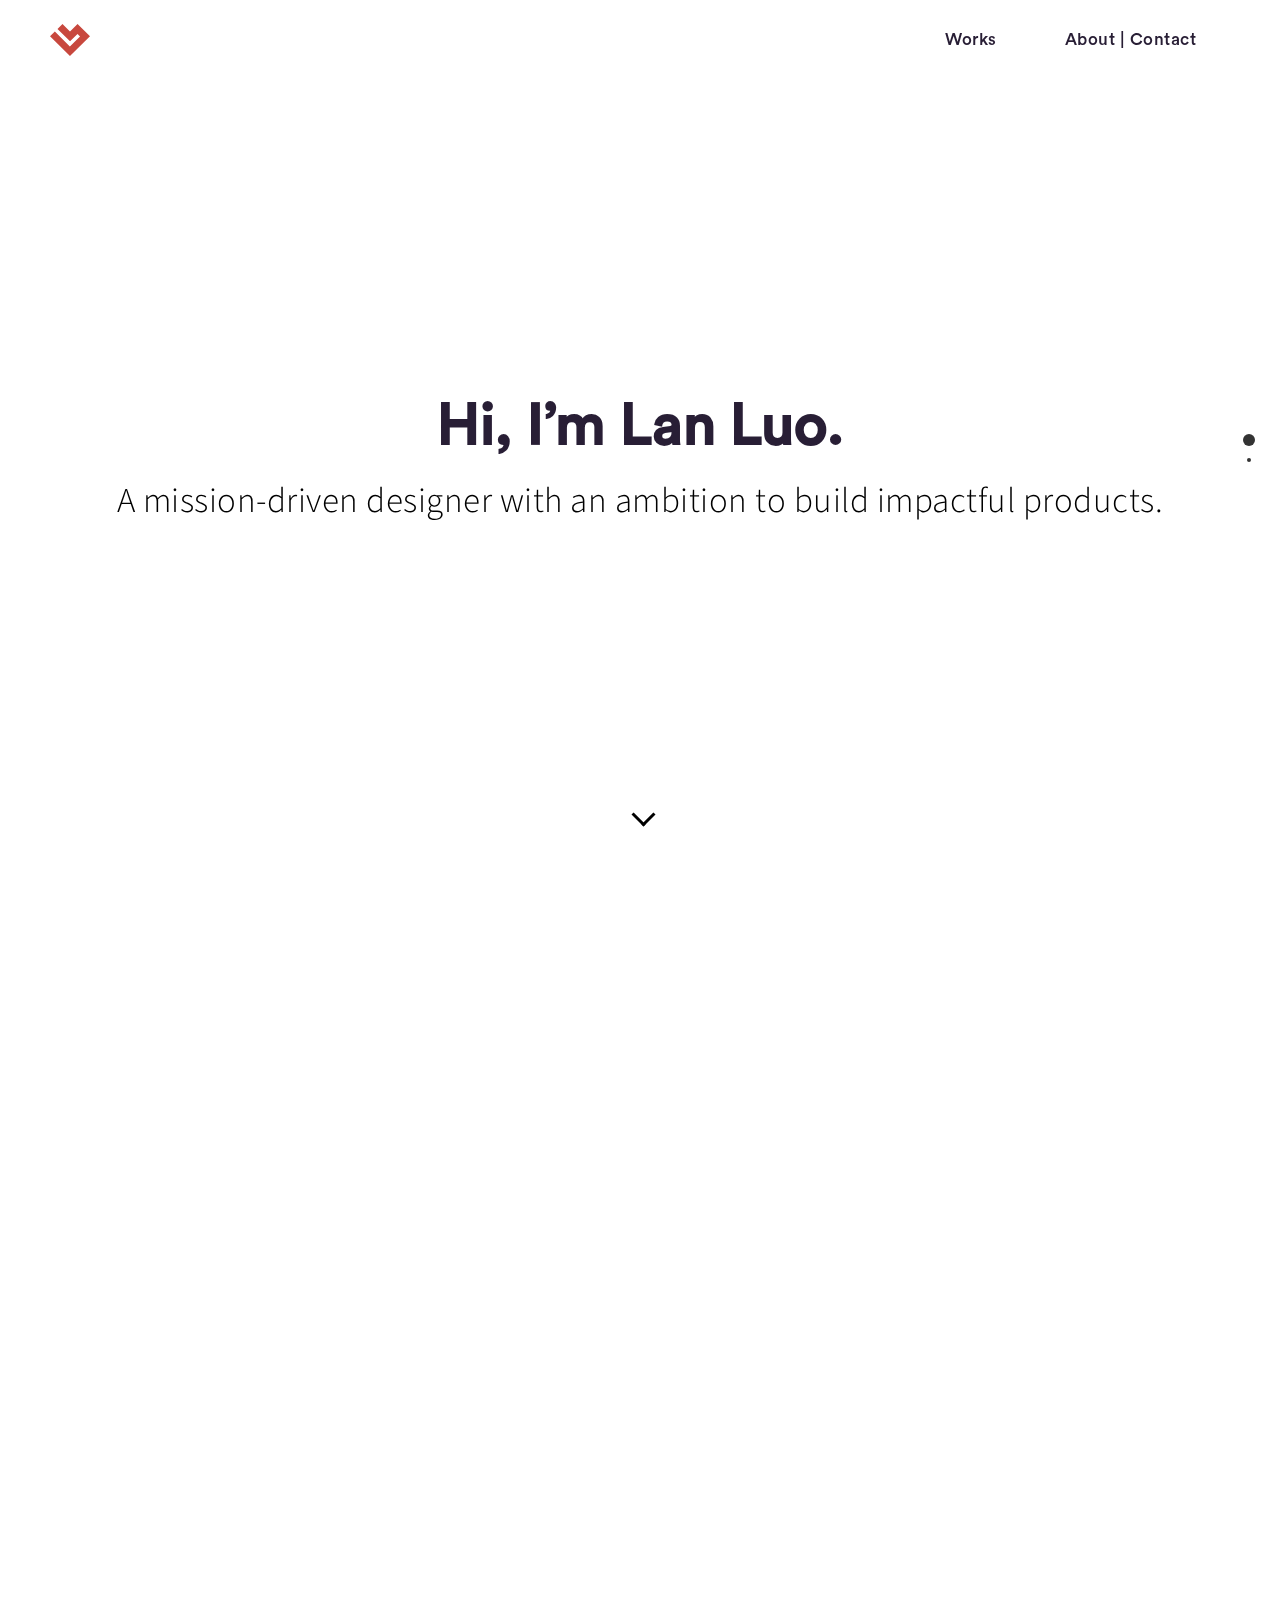
==== index.html @ fff59873 "upload" ====
<!DOCTYPE html>
<html lang="en">
<head>
	<meta charset="UTF-8">
	<title>Lan Luo - UX Designer</title>

	<meta name="viewport" content="width=device-width, initial-scale=1">
	<meta name="author" content="Alvaro Trigo Lopez" />
	<meta name="description" content="fullPage very simple demo." />
	<meta name="keywords"  content="fullpage,jquery,demo,simple" />
	<meta name="Resource-type" content="Document" />
	<link href="https://fonts.googleapis.com/css?family=Source+Sans+Pro:300" rel="stylesheet">
	<link rel="stylesheet" type="text/css" href="lib/fullpage.css" />
	<link rel="stylesheet" type="text/css" href="css/main.css" />
	<link rel="stylesheet" type="text/css" href="css/grid.css" />
	<link rel="stylesheet" type="text/css" href="css/index.css" />
	<link rel="stylesheet" href="https://use.fontawesome.com/releases/v5.5.0/css/all.css" integrity="sha384-B4dIYHKNBt8Bc12p+WXckhzcICo0wtJAoU8YZTY5qE0Id1GSseTk6S+L3BlXeVIU" crossorigin="anonymous">
	<script src="https://ajax.googleapis.com/ajax/libs/jquery/3.3.1/jquery.min.js"></script>
	<script src="js/main.js"></script>


	
</head>
<body>

	<div id="header"  >
		<header class="container">
			<nav class="nav flex-container">
				<div class="logo col-lg-2">
					<a href="spotart.html"class="img"><img src="imgs/logo_1.svg" alt=""></a>
				</div>
				<ul class="flex-container">
					<li class="main-nav"><a style="color:#281E35;" href="index.html#secondPage">Works</a></li>
					<li class="main-nav" ><a style="text-align: right; color:#281e35;" href="contact.html">About | Contact</a></li>
					<li><span class="burger" id="burger" style="font-size:28px;cursor:pointer" onclick="openNav()"><i class="fas fa-bars"></i></span></li>
				</ul>
				<div id="myNav" class="overlay">
					<a href="javascript:void(0)" class="closebtn" onclick="closeNav()">&times;</a>
					  <div class="overlay-content">
						<a href="spotart.html">Spot Art</a>
						<a href="spotart.html">FestShare</a>
						<a href="spotart.html">VR Exploring</a>
						<a href="spotart.html">AiR</a>
						<a href="spotart.html">The Dry Garden</a>
						<a href="spotart.html">Birding</a>
						<a href="contact.html">Contact</a>
					  </div>
				</div>
			</nav>
		</header>
	</div>
	<div id="fullpage">
		<div id='a'></div>
		<div id='b'></div>
		<div id='c'></div>
		<div id='d'></div>

		<div class="section active" id="section0">
			<!-- <img class="ele-r" src="imgs/ele-r.png" alt=""> -->
			<div class="logo">
				<h2 >Hi, I’m Lan Luo.</h2>
				<p>A mission-driven designer with an ambition to build impactful products.</p>
			</div>
			<!-- <img class="ele-b" src="imgs/ele-b.png" alt=""> -->
			<div class="hint">
				<img src="" alt="">
				<a data-menuanchor="secondPage" href="#secondPage"><div class="scroll-down"></div></a>
			</div>
		</div>
		<div class="section" id="section2">
			<div class="container grid" >
				<div class="gutters row flex landing-page">
					<div class="project1">
					 <div class="col-lg-8 col-md-8 col-sm-12">
					 	<div class="project-item" style="background-color:white;" >
					 		<div class="box">
					 			<!-- <a href="blocker.html" class="front">
							 		<p class="under-img">This is an application which helps people to block message or social media information in order to make the user focus on working or study</p>
							 	</a> -->
					 			<a href="spotart.html">
						 			<img src="imgs/landing-1.svg" alt="">
						 		</a>
					 		</div>
				 			<div class="title box-space">
				 				
				 			</div>
					 	</div>
					 </div> 
					 <div class="col-lg-4 col-md-4 col-sm-12">
						<h2 class="detail-h2 grey" >UI & UX DESIGN</h2>
						<h1 class="colon blocker" style="margin:0 0 0 0; color: #281E35; font-size: 50px;">Spot Art</h1>
						<p class="grey" >SpotArt is a street art discovery app providing immersive experiences for visitors, while allowing the artists’ artwork to evolve and empowering their creative expression, using augmented reality.</p>
						<!-- <p>Email:luolan0614@gmail.com</p> -->
						<div class="button color">
							<a href="spotart.html">&rarr;&ensp;&ensp; CASE STUDY</a>
						</div>
					</div>
				    </div>
					<div class="col-lg-4 col-sm-12 content ">
						<h2 class="detail-h2 grey" >UX DESIGN & BRAND IDENTITY</h2>
						<h1 class="colon blocker" style="margin:0 0 0 0; color: #281E35; font-size: 50px;">FestShare</h1>
						<p class="grey" >FestShare is a clothing swap app which focuses on fostering local social connections between festival lovers through trading garments. There is no long-distance shipping, everything is local, and all swaps are done in person. </p>
						<!-- <p>Email:luolan0614@gmail.com</p> -->
						<div class="button color">
							<a href="spotart.html">&rarr;&ensp;&ensp; CASE STUDY
							</a>
						</div>
					</div>
					<div class="col-lg-8 col-md-8 col-sm-12">
						<div class="project-item" style="background-color:white;" >
							<div class="box">
								<!-- <a href="blocker.html" class="front">
									<p class="under-img">This is an application which helps people to block message or social media information in order to make the user focus on working or study</p>
								</a> -->
								<a href="spotart.html">
									<img src="imgs/landing-2.svg" alt="">
								</a>
							</div>
							<div class="title box-space">
								
							</div>
						</div>
					</div> 

					<div class="col-lg-8 col-md-8 col-sm-12">
					 	<div class="project-item" style="background-color:white">
					 		<div class="box">
					 			<!-- <a href="weee.html" class="front">
							 		<p class="under-img">Weee! is an online supermarket where you can buy unique and curated Asian products. My goal is to create a promo for this app that helps the user understand how it works.</p>
							 	</a> -->
					 			<a href="spotart.html">
						 			<img src="imgs/landing-3.svg" alt="">
						 		</a>
					 		</div>
				 			<div class="title box-space">
				 				
				 			</div>
					 	</div>
					 </div> 
					 <div class="col-lg-4 col-sm-12 content ">
						<h2 class="detail-h2 grey" >VIRTUAL REALITY</h2>
						<h1 class="colon blocker" style="margin:0 0 0 0; color: #281E35; font-size: 50px;">VR Exploring</h1>
						<p class="grey" >This is a VR trip planner which allows users to choose where they want to travel, suggests attractions, helps plan each trip day in detail and make bookings of the same through the platform. </p>
						<!-- <p>Email:luolan0614@gmail.com</p> -->
						<div class="button color">
							<a href="spotart.html">&rarr;&ensp;&ensp; CASE STUDY
							</a>
						</div>
					</div>
					<div class="col-lg-4 col-sm-12 content ">
						<h2 class="detail-h2 grey" >AUGMENTED REALITY & IOT</h2>
						<h1 class="colon blocker" style="margin:0 0 0 0; color: #281E35; font-size: 50px;">AiR</h1>
						<p class="grey" >AiR is a web based Augmented Reality prototype that collects live environmental data from an IoT indoor air quality sensor. The solution increases users awareness about air pollutants in their surroundings.</p>
						<!-- <p>Email:luolan0614@gmail.com</p> -->
						<div class="button color">
							<a href="spotart.html">&rarr;&ensp;&ensp; CASE STUDY
							</a>
						</div>
					</div>
 					 <div class="col-lg-8 col-md-8 col-sm-12">
					 	<div class="project-item" style="background-color:white">
					 		<div class="box">
					 		<!-- 	<a href="foodie.html" class="front">
							 		<p class="under-img">This is an application which helps people to block message or social media information in order to make the user focus on working or study</p>
							 	</a> -->
					 			<a href="spotart.html">
						 			<img src="imgs/landing-4.svg" alt="">
						 		</a>
					 		</div>
				 			<div class="title box-space">
				 				
				 			</div>
					 	</div>
					 </div> 
					 <div class="col-lg-8 col-md-8 col-sm-12">
					 	<div class="project-item"  style="background-color:white" >
					 		<div class="box">
					 			<!-- <a href="decor.html" class="front">
							 		<p class="under-img">Decor is an website focuses on providing professional interior design suggestion and reasonable price to help users to build their dream house.</p>
							 	</a> -->
					 			<a href="spotart.html">
						 			<img src="imgs/landing-5.svg" alt="">
						 		</a>
					 		</div>
				 			<div class="title box-space">
				 				
				 			</div>
					 	</div>
					  </div> 
					  <div class="col-lg-4 col-sm-12 content ">
						<h2 class="detail-h2 grey" >WEB DESIGN & DEVELOPMENT</h2>
						<h1 class="colon blocker" style="margin:0 0 0 0; color: #281E35; font-size: 50px;">The Dry Garden</h1>
						<p class="grey" >The Dry Garden is a concept e-commerce website for a local air plant shop. It is developed with simple web services, which I consumed on the client-side by coding HTML and CSS from scratch. </p>
						<!-- <p>Email:luolan0614@gmail.com</p> -->
						<div class="button color">
							<a href="spotart.html">&rarr;&ensp;&ensp; CASE STUDY
							</a>
						</div>
					</div>
					<div class="col-lg-4 col-sm-12 content ">
						<h2 class="detail-h2 grey" >WEB DESIGN & DEVELOPMENT</h2>
						<h1 class="colon blocker" style="margin:0 0 0 0; color: #281E35; font-size: 50px;">Birding</h1>
						<p class="grey" >Birding is a mobile application designed for bird lovers to track the birds they love to see around in their neighborhood. This app allows user to store and create data about the birds they recorded.</p>
						<!-- <p>Email:luolan0614@gmail.com</p> -->
						<div class="button color">
							<a href="spotart.html">&rarr;&ensp;&ensp; CASE STUDY
							</a>
						</div>
					</div>
					  <div class="col-lg-8 col-md-8 col-sm-12">
					 	<div class="project-item" style="background-color:white">
					 		<div class="box">
					 			<!-- <a href="pandora.html" class="front">
							 		<p class="under-img">Pandora Push is a smart recommendation feature that delivers fresh music for you based on your daily activities, with just the push of one button.</p>
							 	</a> -->
					 			<a href="spotart.html">
						 			<img src="imgs/landing-6.svg" alt="">
						 		</a>
					 		</div>
				 			<div class="title box-space">

				 			</div>
					 	</div>
					 </div> 
				 	<div class=" col-lg-12 bj-footer white">
						<div class="container visiable hidden">
							<div class="social flex row ">
								<a href="https://www.pinterest.com"><img src="icon/icon-pin.png" alt=""></a>
								<a href="https://www.instagram.com"><img src="icon/icon-ins.png" alt=""></i></a>
								<a href="https://www.linkedin.com"><img src="icon/icon-lin.png" alt=""></a>
								<a href="https://www.facebook.com"><img src="icon/icon-f.png" alt=""></a>
							</div>
						</div>
						<a class="copy">© Designed & coded by Lan Luo</a>
					</div>
					
					
					
				</div>
			</div>
			
		</div>

		<!-- <div class="section" id="section1">
		    <div class="slide "><h2>Simple Demo</h2></div>
		    <div class="slide active"><h2>Only text</h2></div>
		    <div class="slide"><h2>And text</h2></div>
		    <div class="slide"><h2>And more text</h2></div>
		</div>
		<div class="section" id="section2"><h2>No wraps, no extra markup</h2></div>
		<div class="section" id="section3"><h2>Just the simplest demo ever</h2></div> -->
	</div>


	

	<script type="text/javascript" src="lib/fullpage.js"></script>
	<!-- <script type="text/javascript" src="lib/examples.js"></script> -->
	<script type="text/javascript" src="lib/scrolloverflow.js"></script>
	<script type="text/javascript">

		var myFullpage = new fullpage('#fullpage', {
        anchors: ['firstPage', 'secondPage'],
        navigation: true,
        navigationPosition: 'right',
        // navigationTooltips: ['Page 1', 'Page 2', 'Any text!'],
        showActiveTooltip: true,
        menu: '#menu',
        scrollOverflow: true,
        responsiveHeight: 600,
        afterResponsive: function(isResponsive){

        },
        // responsiveWidth: 800,
        // afterResponsive: function(isResponsive){

        // },
        easingcss3: 'cubic-bezier(0.175, 0.885, 0.320, 1.275)',

        afterLoad: function(origin, destination, direction){
            //section 2
            if(destination.index == 0){
                document.querySelector('#section0').querySelector('h2').style.left = 0 + 'px';
                document.querySelector('#section0').querySelector('p').style.right = 0 + 'px';
                document.querySelector('#section0').querySelector('.ele-b').style.left = 42 + '%';
                document.querySelector('#section0').querySelector('.ele-r').style.right = 42
                 + '%';

            }

            //back to original state
            else if(origin && origin.index == 1){
                document.querySelector('#section0').querySelector('h2').style.left = 130 + '%';
                document.querySelector('#section0').querySelector('p').style.right = 130 + '%';
                document.querySelector('#section0').querySelector('.ele-b').style.left = 130 + '%';
                document.querySelector('#section0').querySelector('.ele-r').style.right = 130 + '%';
            }
        }

	    });

	</script>


</body>
</html>
---- lib/fullpage.css ----
/*!
 * fullPage 3.0.3
 * https://github.com/alvarotrigo/fullPage.js
 *
 * @license GPLv3 for open source use only
 * or Fullpage Commercial License for commercial use
 * http://alvarotrigo.com/fullPage/pricing/
 *
 * Copyright (C) 2018 http://alvarotrigo.com/fullPage - A project by Alvaro Trigo
 */
html.fp-enabled,
.fp-enabled body {
    margin: 0;
    padding: 0;
    overflow:hidden;

    /*Avoid flicker on slides transitions for mobile phones #336 */
    -webkit-tap-highlight-color: rgba(0,0,0,0);
}
.fp-section {
    position: relative;
    -webkit-box-sizing: border-box; /* Safari<=5 Android<=3 */
    -moz-box-sizing: border-box; /* <=28 */
    box-sizing: border-box;
}
.fp-slide {
    float: left;
}
.fp-slide, .fp-slidesContainer {
    height: 100%;
    display: block;
}
.fp-slides {
    z-index:1;
    height: 100%;
    overflow: hidden;
    position: relative;
    -webkit-transition: all 0.3s ease-out; /* Safari<=6 Android<=4.3 */
    transition: all 0.3s ease-out;
}
.fp-section.fp-table, .fp-slide.fp-table {
    display: table;
    table-layout:fixed;
    width: 100%;
}
.fp-tableCell {
    display: table-cell;
    vertical-align: middle;
    width: 100%;
    height: 100%;
}
.fp-slidesContainer {
    float: left;
    position: relative;
}
.fp-controlArrow {
    -webkit-user-select: none; /* webkit (safari, chrome) browsers */
    -moz-user-select: none; /* mozilla browsers */
    -khtml-user-select: none; /* webkit (konqueror) browsers */
    -ms-user-select: none; /* IE10+ */
    position: absolute;
    z-index: 4;
    top: 50%;
    cursor: pointer;
    width: 0;
    height: 0;
    border-style: solid;
    margin-top: -38px;
    -webkit-transform: translate3d(0,0,0);
    -ms-transform: translate3d(0,0,0);
    transform: translate3d(0,0,0);
}
.fp-controlArrow.fp-prev {
    left: 15px;
    width: 0;
    border-width: 38.5px 34px 38.5px 0;
    border-color: transparent #fff transparent transparent;
}
.fp-controlArrow.fp-next {
    right: 15px;
    border-width: 38.5px 0 38.5px 34px;
    border-color: transparent transparent transparent #fff;
}
.fp-scrollable {
    overflow: hidden;
    position: relative;
}
.fp-scroller{
    overflow: hidden;
}
.iScrollIndicator{
    border: 0 !important;
}
.fp-notransition {
    -webkit-transition: none !important;
    transition: none !important;
}
#fp-nav {
    position: fixed;
    z-index: 100;
    margin-top: -32px;
    top: 50%;
    opacity: 1;
    -webkit-transform: translate3d(0,0,0);
}
#fp-nav.fp-right {
    right: 17px;
}
#fp-nav.fp-left {
    left: 17px;
}
.fp-slidesNav{
    position: absolute;
    z-index: 4;
    opacity: 1;
    -webkit-transform: translate3d(0,0,0);
    -ms-transform: translate3d(0,0,0);
    transform: translate3d(0,0,0);
    left: 0 !important;
    right: 0;
    margin: 0 auto !important;
}
.fp-slidesNav.fp-bottom {
    bottom: 17px;
}
.fp-slidesNav.fp-top {
    top: 17px;
}
#fp-nav ul,
.fp-slidesNav ul {
  margin: 0;
  padding: 0;
}
#fp-nav ul li,
.fp-slidesNav ul li {
    display: block;
    width: 14px;
    height: 13px;
    margin: 7px;
    position:relative;
}
.fp-slidesNav ul li {
    display: inline-block;
}
#fp-nav ul li a,
.fp-slidesNav ul li a {
    display: block;
    position: relative;
    z-index: 1;
    width: 100%;
    height: 100%;
    cursor: pointer;
    text-decoration: none;
}
#fp-nav ul li a.active span,
.fp-slidesNav ul li a.active span,
#fp-nav ul li:hover a.active span,
.fp-slidesNav ul li:hover a.active span{
    height: 12px;
    width: 12px;
    margin: -6px 0 0 -6px;
    border-radius: 100%;
 }
#fp-nav ul li a span,
.fp-slidesNav ul li a span {
    border-radius: 50%;
    position: absolute;
    z-index: 1;
    height: 4px;
    width: 4px;
    border: 0;
    background: #333;
    left: 50%;
    top: 50%;
    margin: -2px 0 0 -2px;
    -webkit-transition: all 0.1s ease-in-out;
    -moz-transition: all 0.1s ease-in-out;
    -o-transition: all 0.1s ease-in-out;
    transition: all 0.1s ease-in-out;
}
#fp-nav ul li:hover a span,
.fp-slidesNav ul li:hover a span{
    width: 10px;
    height: 10px;
    margin: -5px 0px 0px -5px;
}
#fp-nav ul li .fp-tooltip {
    position: absolute;
    top: -2px;
    color: #fff;
    font-size: 14px;
    font-family: arial, helvetica, sans-serif;
    white-space: nowrap;
    max-width: 220px;
    overflow: hidden;
    display: block;
    opacity: 0;
    width: 0;
    cursor: pointer;
}
#fp-nav ul li:hover .fp-tooltip,
#fp-nav.fp-show-active a.active + .fp-tooltip {
    -webkit-transition: opacity 0.2s ease-in;
    transition: opacity 0.2s ease-in;
    width: auto;
    opacity: 1;
}
#fp-nav ul li .fp-tooltip.fp-right {
    right: 20px;
}
#fp-nav ul li .fp-tooltip.fp-left {
    left: 20px;
}
.fp-auto-height.fp-section,
.fp-auto-height .fp-slide,
.fp-auto-height .fp-tableCell{
    height: auto !important;
}

.fp-responsive .fp-auto-height-responsive.fp-section,
.fp-responsive .fp-auto-height-responsive .fp-slide,
.fp-responsive .fp-auto-height-responsive .fp-tableCell {
    height: auto !important;
}

/*Only display content to screen readers*/
.fp-sr-only{
    position: absolute;
    width: 1px;
    height: 1px;
    padding: 0;
    overflow: hidden;
    clip: rect(0, 0, 0, 0);
    white-space: nowrap;
    border: 0;
}
---- css/main.css ----
.section{
		text-align:center;
	}


	/* Backgrounds will cover all the section
	* --------------------------------------- */
	.section{
		background-size: cover;
	}
	.slide{
		background-size: cover;
	}

	/* Defining each section background and styles
	* --------------------------------------- */
	#section0{
		/*background-image: url(../imgs/bg-1.jpg);*/
		height: 100%; 
		background-position: center;
	    background-repeat: no-repeat;
	    background-size: cover;
	
	}
	#section2{
		/*background-image: url(imgs/bg3.jpg);*/
		padding: 0 0 0 0;
	}
	#section3{
		/*background-image: url(imgs/bg4.jpg);*/
		padding: 4% 0 0 0;
	}
	#section3 h1{
		color: #000;
	}


	/*Adding background for the slides
	* --------------------------------------- */
/*	#slide1{
		background-image: url(imgs/bg2.jpg);
		padding: 3% 0 0 0;
	}
	#slide2{
		background-image: url(imgs/bg5.jpg);
		padding: 3% 0 0 0;
	}
*/

	/* Bottom menu
	* --------------------------------------- */
	#infoMenu li a {
		color: #fff;
	}
---- css/grid.css ----
.grid {
    overflow:hidden;
}
.row:after {
    display:table;
    content:"";
    clear:both;
}
/*.row.gutters {
    margin-top:-20px;
    margin-left:-10px;
    margin-right:-10px;
}*/

.flex-nor{
	display:flex;

	justify-content: space-between;
	flex-wrap: wrap;
}
.row.flex {
    display:flex;
	flex-wrap: wrap;
	align-items: center;
}
[class*='col-'] {
    float:left;
    text-align: center;
}
.gutters>[class*='col-'] {
    margin-top: 20px;
    
    margin-bottom: 20px;
}
.flex>[class*='col-'] {
	float:none;
    flex:1 1 auto;
}


/* Phone Size */
.col-sm-1 {
	width:calc((1/12) * 100%);
}
.col-sm-2 {
	width:calc((2/12) * 100%);
}
.col-sm-3 {
	width:25%;
}
.col-sm-4 {
	width:calc((4/12) * 100%);
}
.col-sm-5 {
	width:calc((5/12) * 100%);
}
.col-sm-6 {
	width:50%;
}
.col-sm-7 {
	width:calc((7/12) * 100%);
}
.col-sm-8 {
	width:calc((8/12) * 100%);
}
.col-sm-9 {
	width:75%;
}
.col-sm-10 {
	width:calc((10/12) * 100%);
}
.col-sm-11 {
	width:calc((11/12) * 100%);
}
.col-sm-12 {
	width:100%;
}


.col-sm-fif {
	width:20%;
}
.col-sm-twofif {
	width:40%;
}



.col-sm-side {
	width:200px;
}
.col-sm-main {
	width:calc(100% - 200px);
}


/* Tablet Size */
@media (min-width:600px) {

	.col-md-1 {
		width:calc((1/12) * 100%);
	}
	.col-md-2 {
		width:calc((2/12) * 100%);
	}
	.col-md-3 {
		width:25%;
	}
	.col-md-4 {
		width:calc((4/12) * 100%);
	}
	.col-md-5 {
		width:calc((5/12) * 100%);
	}
	.col-md-6 {
		width:50%;
	}
	.col-md-7 {
		width:calc((7/12) * 100%);
	}
	.col-md-8 {
		width:calc((8/12) * 100%);
	}
	.col-md-9 {
		width:75%;
	}
	.col-md-10 {
		width:calc((10/12) * 100%);
	}
	.col-md-11 {
		width:calc((11/12) * 100%);
	}
	.col-md-12 {
		width:100%;
	}

/*	.gutters>[class*='col-'] {
    margin-top: 0px;
    
*/
/*}*/
}



/* Desktop Size */
@media (min-width:800px) {

	.col-lg-1 {
		width:calc((1/12) * 100%);
	}
	.col-lg-2 {
		width:calc((2/12) * 100%);
	}
	.col-lg-3 {
		width:25%;
	}
	.col-lg-4 {
		width:calc((4/12) * 100%);
	}
	.col-lg-5 {
		width:calc((5/12) * 100%);
	}
	.col-lg-6 {
		width:50%;
	}
	.col-lg-7 {
		width:calc((7/12) * 100%);
	}
	.col-lg-8 {
		width:calc((8/12) * 100%);
	}
	.col-lg-9 {
		width:75%;
	}
	.col-lg-10 {
		width:calc((10/12) * 100%);
	}
	.col-lg-11 {
		width:calc((11/12) * 100%);
	}
	.col-lg-12 {
		width:100%;
	}
}
---- css/index.css ----
@font-face {
	font-family: "CircularStd-Black";
	font-family: "Akkurat-Light";
	font-family: "CircularStd-BookItalic";
	font-family: "CircularStd-Medium";
	src: url('../fonts/CircularStd-Black.otf');
	src: url('../fonts/CircularStd-BookItalic.otf');
	src: url('../fonts/Akkurat-Light.ttf');
	src: url('../fonts/CircularStd-Medium.otf');

}
body {
	margin:0;
	padding:0;

}


::-webkit-scrollbar { 
    display: none; 
}
h1, h2, h3, h4 {   
    font-family: 'CircularStd-Black', 'CircularStd-Medium', sans-serif;
    color:#281E35;
}

.button a {
	font-family: 'CircularStd-Black', 'CircularStd-Medium', sans-serif;
	color:#281E35;
	text-align: left;
	font-size: 18px;
}
h1 {
	font-size: 100px;
	letter-spacing: 20px;
}
h1.foodie {
	color:white;
	letter-spacing: 5px;

}
h1.blocker {
	color:white;
	letter-spacing: 0;

}

h1.weee {
	letter-spacing: 5px;
}

h1.decor {
	letter-spacing: 5px;
	font-size: 70px;
}

h1.pandora {
	letter-spacing: 5px;
}

h2 {
	font-size: 24px;
	letter-spacing: 0.6;
	/* text-align: center; */
/*	text-decoration: underline;
	text-underline-position:*/
}
h2.big {
	font-size: 40px;
}
h3 {
	font-size: 20px;
	letter-spacing: 0.2px;
	text-align: center;
	margin-bottom:10px;
	margin-top: 10px;
}
h3.big {
	font-size: 30px;
	line-height: 40px;
}

 h4 {
 	font-size: 18px;

 }


p, li {
	font-family: 'Akkurat-Light', 'Source Sans Pro', sans-serif;
	font-size: 17px;
	letter-spacing: 0.5px;
	line-height: 24px;
	font-weight: 300;
	
}
h2.under-img {
	margin-bottom: 5px;
	margin-top:0;
	font-size: 32px;

}
p.under-img {
	font-family: 'CircularStd-Medium'; 
	font-size:19px;
	letter-spacing: 0;
}
p.two-col {
	padding-left: 7px;
	padding-right: 7px;
}
a {
	display:block;
	overflow: auto;
	color:black;
	text-decoration: none;
	color:white;
}

.social a {
	color:black;
	font-size: 28px;
	margin:0 5px;
	line-height: 28px;
}

.button-box a {
	color:black;
	line-height: 28px;
	opacity: 0.9;
}
.button-box a:hover {

	opacity: 0.6;

}

a.copy {
	margin: 0 0 0 0; 
	text-align: center; 
	color:gray;
	font-size: 12px;
}

ul {
	margin:0;
	padding:0;

}
li {
	list-style: none;
}
h2.left, h3.left, p.left, h4.left {
	text-align: left;
}


h2.foodie {
	color:#006442;
}
h2.blocker {
	color:#ff7b54;

}

h2.pandora {
	color:#5bb4dd;
}
 h2.okios {
 	color:#3E6DB7;
 }
 h2.decor {
 	color:#85CBCD;
 }

h2.task-p {
	text-align: center;
	margin-bottom: 50px;
	margin-top: 0;
	padding:0 30%;
}

h4.small {

	margin-bottom: 0;
}
.nav li a {
	text-decoration: none;
	margin:0 2em;
}

.button {
	margin-top:10%;
}

.button a:hover {
	margin-left:20px;
	transition: 0.5s;
	color:black;
}

.icon img {
	width:60px;
}



.button h3 {
	color:#C8483E;

}
.hidden {
	display:none;
}
.container {
	max-width:1180px;
	margin-right:auto;
	margin-left:auto;
	padding-left: 20px;
	padding-right: 20px;
}
.flex-container {
	display:flex;
	justify-content: space-between;
	align-items: center;
	height:50px;
}

.wrap {
	padding:0 0 0 8%;
}


.right {
	text-align: right;
}
.left {
	text-align: left;
}

.logo img {
	width:40px;
	float:left;
}

img.gif {
	max-width:450px;
	width:100%;
}

#burger {
	text-align: right;
}

.thicker {
	color:#000000;    
	text-shadow: 1px 0 #000000;
	letter-spacing:1px;
	font-weight:bold;
}

/*This is burger menu*/
.overlay {
    height: 0%;
    width: 100%;
    position: fixed;
    z-index: 1;
    top: 0;
    left: 0;
    background-color: rgb(0,0,0);
    background-color: rgba(0,0,0, 0.9);
    overflow-y: hidden;
    transition: 0.5s;
}

.overlay-content {
    position: relative;
    top: 25%;
    width: 100%;
    text-align: center;
    margin-top: 30px;
}

.overlay a {
    padding: 8px;
    text-decoration: none;
    font-size: 24px;
    color: #818181;
    display: block;
    transition: 0.3s;
}

.overlay a:hover, .overlay a:focus {
    color: #f1f1f1;
}

.overlay .closebtn {
    position: absolute;
    top: 20px;
    right: 45px;
    font-size: 32px;
}

.top-space {
	margin-top: 50px;
}
.bottom-space {
	margin-bottom: 20px;
}
.bottom-line {
	border-bottom: 1px solid lightgray;
}
#burger {
	display:none;
}



.row.flex.social {
	align-items: flex-end;
	justify-content: center;
}


.competitors li {
	list-style: initial;
	text-align: left;
}

/*header*/


#header{
	position:fixed;
	top:0;
	/*background-color: white;*/
	height: 50px;
	display:block;
	width: 100%;
	z-index:9;
	text-align:center;
	color: #2b2b2b;
	padding: 15px 0 5px 0;
	transition: 0.5s;
	/*box-shadow: 0 2px 4px 0 rgba(0,0,0,.1);*/

	  /*left: 50%;
	  transform: translate(0, -50%);
	  -ms-transform: translate(0 -50%);*/
}
#header.active{
	top:-100px;
}

#header .nav li a:hover {
	opacity: 0.5;

}

#footer{
	/*position:absolute;
	bottom:0px;
	left:50%;
	transition: translate(0, -50%);*/
	text-align: center;
	height:50px;

}

.title {
	max-width:760px;
	margin-right: auto;
	margin-left: auto;
	margin-bottom: 20px;
	padding-right: 5%;
	padding-left: 5%;
}
.box-space {
	margin-top: 100px;
}

.big-img {
	width:100%;
}

.footage {
	padding:0 1%;
	width:95%;
}
/*section1*/

#section0 h2, a {
	font-family: 'CircularStd-Medium';
}
#section0 h2 {
	font-size: 68px;
	margin-bottom: 20px;
}
#section0 p {
	font-size: 38px;
	margin-top: 0;
	line-height: 40px;
}
#section0 .logo {
	position:absolute;
	width:95%;
	top:50%;
	left:50%;
	transform: translate(-50%, -50%);
}

#section0 .hint {
	position:absolute;
	top:80%;
	left:50%;
	transform: translate(-50%, -50%);
}

#section0 .scroll-down {
	font-size: 40px;

}

/*section2*/

#section2 .box {

	display: inline-block;
	 overflow: hidden !important;


}


#section2 p.under-img {
	margin-bottom: 5px;
	margin-top: 0px;
}
#section2 p.color {
	color:#C8483E;
}
#section2 .project-item img {
	position:absolute;
	transition: 0.5s ease-in-out;
	width:100%;
	max-width:600px;
	min-width: 400px;
	top:43%;
	left:50%;
	transform: translate(-50%, -50%);


}

#section2 h1, #section2 h2, #section2 p {

	text-align: left;
}



/*#section2 .front {
  position: absolute;
  transition: .5s ease;
  width:100%;
  height:100%;
  opacity: 0;
  top: 50%;
  left: 50%;
  transform: translate(-50%, -50%);
  -ms-transform: translate(-50%, -50%);
  text-align: center;
  background-color: black;
}
#section2 .front p {
	position: absolute;
	top: 30%;
	font-size: 16px;
	color:white;
	margin:0 1.5em;
}*/

#section2 .project-item {
	margin:0 10px;
	padding:0 0 10px 0;
	transition: .15s ;
	position:relative;
	margin-bottom: 100px;
	
}

.project1 {
	margin-bottom: 100px;
}

/*#section2 .project-item:hover {

	box-shadow: 0 3px 3px -2px rgba(0,0,0,.2), 
	0 3px 4px 0 rgba(0,0,0,.14), 
	0 1px 8px 0 rgba(0,0,0,.12);

}*/

#section2 .project-item:hover img {


	top:41%;
	left:50%;


}


/*#section2 .project-item:hover img {
	transform: scale(1.03);
}*/

/*#section2 .project-item:hover img {
  opacity: 0.1;
}*/

/*#section2 .project-item:hover .front {
  opacity: 0.9;
}*/
.footer {
	margin-top: 4%;
}


/*section3*/

#section3 img{
	max-width:300px;
	width:100%;
}

#section3 h2, #section3 p, #section3 .button a {

	text-align: left;
}
#section3 {
	margin-top:12vh;

}

#section3 .content h2, #section3 .content p. #section .portrait .img {
	padding:0 100px;
}

#section3 p {
	margin-top: 0;
}

#section3 h2 {
	margin-bottom: 30px;
}


#section3 .content p, #section3 .content h2, #section3 .content a {
	padding-left:50px;
	padding-right:50px;
}

#section4 .row.flex {
	align-items: initial;
}
#section4  {
	margin-top:15vh;
	width:100%;
	height:75vh;
}

#section4 .nav ul {
	margin-left:100px;
}
#section4 .nav a {
	font-size: 30px;
	letter-spacing: 0.5px;
	text-align: left;
}
/*#section4 .nav a:hover {
	color:#C8483E;
}*/
#section4 .nav {
	margin-top:50px;
}
#section4 .nav a {
	color:#a1a1a1;
}
#section4 .info {
	position:relative;
	display:inline-block;
	margin-top:150px;
}

#section4 .info .para {
	position:absolute;
	top:50%;
	left:50%;

}

#section4 .img {
	text-align: left;
}
#section4 img {
	max-width:450px;
	width:100%;

/*	width:100%;*/

}

#section4 h4, #section4 p {
	text-align: left;
	padding-right:100px;
}
#section4 a {
	display:inline;
}

#section4 li {
	text-align: left;
	margin:20px 0;
}

#section4 .nav .no3  {
	color:#C8483E;
}




/*This is section5*/



#section5 .bj {
	background-repeat: no-repeat;
    background-size: auto;
}
#section5 .container {
	padding-top:30px;
	padding-bottom:0px;
}

#section5 .wrap.first {
	margin-top:60px;


}

#section5 .sm-img .img img {
	padding:0 0 0 10%;
}

#section5 h1, #section5 h2.detail-h2 , #section5 p, #section5 a, .myContent a, #section5 h4 {

	text-align: left;
}



 #section5 .content h2{
 	font-style: italic;
 	font-size:20px;
 	letter-spacing: 1px;

 }

 #section5 h2 {
	margin-bottom: 20px;
	margin-top:60px;

}

#section5 .img img {
	max-width:600px;
}

#section5 .sm img {
	max-width:250px;
	width:100%;	
}

#section5 .md  {
	overflow:hidden;
}
#section5 .md img{
	max-width:400px;
	width:100%;	
	padding:0 25px;

	
}
#section5 h2.detail-h2 {
	margin:15px 0 15px 0;
}

#section5 .part h2.detail-h2, #section5 .part p {
	padding-left:80px;
	padding-right:80px;
	margin-top:0;
	margin-bottom: 10px;
}
#section5 .part p {
	padding-bottom: 30px;
}


/*#section5 h4.task-h4{
	color:#C8483E;


}*/

#section5 .white {
	color:white;
}

#section5 .persona-p {

/*	margin-bottom: 10px;
	margin-top: 0;*/

}

#section5 .part h2.detail-h2 {
	margin-top:20px;
}
#section5 .img img.media-img {
	margin-top:20px;
	max-width: 420px;

}
#section5 .img img.small-img {
	margin-top:20px;
	max-width: 200px;

}

#section5 .form {
	margin:0;
}
#section5 .form h4{
	margin-top:0;
	margin-bottom:0px;
	line-height:24px;
	padding-left:25px;
	padding-right:25px;
}

#section5 p {
	padding-top:5px;
}
#section5 .up p {
	padding:5px 25px;
}

#section5 .row.flex.up {
	align-items: flex-start;

}

#section5 .task-flow .task-flow-content {
	margin:80px 0 0;
}
#section5 .task-flow p{
	font-size: 18px;
	text-align: center;
	max-width: 400px;
	margin-right:auto;
	margin-left: auto;
	padding:0 0 10px 0;

}






/*Section6*/



.myContent h2 {
	margin-bottom: 20px;
	margin-top: 50px;
}


.myContent .mid {
	padding:5%;


}

.myContent .mid p{
	margin:12px 0;

}

.myContent .final {
	margin-left:10%;
	margin-right:15%;
}

.myContent .final p, .myContent .final h3, .myContent .final h4{
	text-align: left;
}








/*This is footer in detail page*/

.bj-footer {
	padding:0 20px 10px 20px;
	background-color: #f7f7f7;
	position: relative;
}

.bj-footer.white {
	background-color: white;

}
.bj-footer .button-box img{
	max-width:180px;
	width:100%;
}
/*.bj-footer .button-box a {
	margin:10px 0;
}
*/



/*pandora  css*/

#section5 p.part-3 {
	padding:0 15px 20px 15px;
}

#section5 h3.part-3 {
	text-align: left;
	padding-left:15px;

}


img.wire {
    max-width:200px;
    width:100%;
    margin:0 15px;
    box-shadow: 0 2px 4px 0 rgba(0,0,0,.3);

}


.web-gif {
	box-shadow: 0 0 5px 0 rgba(0,0,0,.2);
	width: 70%;
	margin-top: 20px;
	margin-bottom: 100px;
	margin-left: auto;
	margin-right: auto;
	
}

/*.video {
	height:100%;
	width:100%;
}

.video iframe {
	height:40%;
}
*/




.iframevideo { width: 100%; height: 500px; }
@media only screen and (max-width:959px){
    .iframevideo { height: 450px; }
}
@media only screen and (max-width:767px){
    .iframevideo { height: 400px; }
}
@media only screen and (max-width:639px){
    .iframevideo { height: 350px; }
}
@media only screen and (max-width:479px){
    .iframevideo { height: 250px; }
}







.bj-footer .social img {
	width:30px;
	opacity: 0.3;
	transition: 0.15s;
}

.bj-footer .social img:hover{

	opacity: 0.8;
	
}

.bj-footer.contact1 {
	position:absolute;
	right: 0;
	bottom: 0;
	left: 0;
}

.bj-footer.contact2 {
	position:absolute;
	right: 0;
	bottom: -150px;
	left: 0;
}



/*#section5 .half {
	position:relative;
}

#section5  .half img {
	position: absolute;
	width:600px;
	top:30%;
	left:50%;
	transform: translate(-35%,-50%);
}
*/

















/*This is the fullPage css changed content.*/
.myContent {
	max-width:1140px;
	margin-right:auto;
	margin-left:auto;
	margin-top:30px;
	margin-bottom:30px;

}



.fp-controlArrow.fp-next {
    right: 30px;
border-width: 22px 0 22px 18px;
border-color: transparent transparent transparent lightgray;
}

.fp-controlArrow.fp-prev {
    left: 30px;
    width: 0;
    border-width: 22px 18px 22px 0;
    border-color: transparent lightgray transparent transparent;
}







#section0 .ele-r, #section0 .ele-b {
	max-width:180px;
	width:100%;

}

/* 


#a {

	width: 35px;
	height:35px;
	top:20%;
	left:30%;
	background-color:#C8483E;
	position:fixed;
	border-radius: 50%;
	border:3px solid #C8483E;
	box-shadow: 0 2px 4px 0 rgba(0,0,0,.1);
	    
}

#b {
	width: 50px;
	height:50px;
	top:60%;
	left:80%;
	background-color:#C8483E;
	position:fixed;
	border-radius: 50%;
	border:3px solid #C8483E;
	box-shadow: 0 2px 4px 0 rgba(0,0,0,.1);
    
}
#c {
	width: 40px;
	height:40px;
	top:35%;
	left:50%;
	background-color:#d4d4d4;
	position:fixed;
	border-radius: 50%;
	border:3px solid #d4d4d4;
	box-shadow: 0 2px 4px 0 rgba(0,0,0,.1);

    
}
#d {
	width: 45px;
	height:45px;
	top:70%;
	left:30%;
	background-color:#d4d4d4;
	position:fixed;
	border-radius: 50%;
	border:3px solid #d4d4d4;
	box-shadow: 0 2px 4px 0 rgba(0,0,0,.1);
    
} */



/*This is animation cssx*/


/* @media (max-width:1400px) {

	#section0 .ele-r, #section0 .ele-b {
	max-width:160px;

	}
	#a {

		width: 25px;
		height:25px;
		top:20%;
		left:30%;
		background-color:#C8483E;
		position:fixed;
		border-radius: 50%;
		border:3px solid #C8483E;
		box-shadow: 0 2px 4px 0 rgba(0,0,0,.1);
	    
	}

	#b {
		width: 40px;
		height:40px;
		top:60%;
		left:80%;
		background-color:#C8483E;
		position:fixed;
		border-radius: 50%;
		border:3px solid #C8483E;
		box-shadow: 0 2px 4px 0 rgba(0,0,0,.1);
	    
	}
	#c {
		width: 30px;
		height:30px;
		top:35%;
		left:50%;
		background-color:#d4d4d4;
		position:fixed;
		border-radius: 50%;
		border:3px solid #d4d4d4;
		box-shadow: 0 2px 4px 0 rgba(0,0,0,.1);
	    
	}
	#d {
		width: 35px;
		height:35px;
		top:70%;
		left:30%;
		background-color:#d4d4d4;
		position:fixed;
		border-radius: 50%;
		border:3px solid #d4d4d4;
		box-shadow: 0 2px 4px 0 rgba(0,0,0,.1);
	    
	} */

	#section0 h2 {
		font-size: 58px;
		margin-bottom: 20px;
	}

	#section0 p {
	font-size: 35px;
	margin-top: 0;
	line-height: 40px;
	}


	#section2 .project-item img {
	transition: 0.5s ease-in-out;
	width:100%;
	max-width:550px;

	}

	.box-space {
	margin-top: 450px;
}


} 
/*end 1400*/
@media (max-width:1200px)  {

	#section0 h2 {
		font-size: 48px;
		margin-bottom: 15px;
	}

	#section0 p {
	font-size: 28px;

	
	}


}






/* #section0 .ele-b {
	position:relative;
	top:33%;
	left:130%;
	transition: all 2000ms ease;

}
#section0 .ele-r {
	position:relative;
	top:-33%;
	right:130%;
	transition: all 2000ms ease;
	
} */



#section0 p{
	right: 130%;
	position:relative;
    transition: all 1000ms ease;
}


#section0 h2{
	left: 130%;
	position:relative;
    transition: all 1000ms ease;
}
#section0 p{
	right: 130%;
	position:relative;
    transition: all 1000ms ease;
}

.scroll-down {
  opacity: 1;
  -webkit-transition: all .5s ease-in 3s;
  transition: all .5s ease-in 3s;
}




.scroll-down {
  position: absolute;
  bottom: -100px;
  left: 50%;
  display: block;
  margin-left: -14px;
  display: block;
  width: 30px;
  height: 30px;
/*  border: 2px solid black;*/
  background-size: 14px auto;
  border-radius: 50%;
  z-index: 2;
  -webkit-animation: bounce 2s infinite 2s;
  animation: bounce 2s infinite 2s;
  -webkit-transition: all .2s ease-in;
  transition: all .2s ease-in;
}
.scrollTop {
  position: absolute;
  bottom: 120px;
  left: 50%;
  display: block;
  margin-left: -14px;
  /*display: block;*/
  width: 30px;
  height: 30px;
/*  border: 2px solid black;*/
  background-size: 14px auto;
  border-radius: 50%;
  z-index: 2;
  -webkit-animation: bounce 2s infinite 2s;
  animation: bounce 2s infinite 2s;
  -webkit-transition: all .2s ease-in;
  transition: all .2s ease-in;
}

.scrollTop:before {
    position: absolute;
    top: calc(50% - 8px);
    left: calc(50% - 6px);
    transform: rotate(135deg);
    display: block;
    width: 14px;
    height: 14px;
    content: "";
    border: 3px solid black;
    border-width: 0px 0 3px 3px;
}

.scroll-down:before {
    position: absolute;
    top: calc(50% - 8px);
    left: calc(50% - 6px);
    transform: rotate(-45deg);
    display: block;
    width: 14px;
    height: 14px;
    content: "";
    border: 3px solid black;
    border-width: 0px 0 3px 3px;
}

@keyframes bounce {

	0%,
	100%,
	20%,
	50%,
	80% {
	    -webkit-transform: translateY(0);
	    -ms-transform: translateY(0);
	    transform: translateY(0);
	}
	40% {
	    -webkit-transform: translateY(-10px);
	    -ms-transform: translateY(-20px);
	    transform: translateY(-20px);
	}
	60% {
	    -webkit-transform: translateY(-5px);
	    -ms-transform: translateY(-10px);
	    transform: translateY(-10px);
	}
}





/*random animation*/



/*Tag class animation*/

/* Tab group */
.tabgroup {
	padding: 1%;
}
.tabgroup ul {
  margin-top: 0;
  margin-bottom: 0;
  padding-left: 0;
  list-style-type: none;
}

.tabgroup .tab {

	font-family: 'CircularStd-Medium', sans-serif;

}


.tabgroup .tab {
  display: inline-block;
  border-radius:5px 5px 0 0;
  padding-top:0.8em;
  padding-bottom:0.8em;
  cursor: pointer;
  width: 32.5%;
  text-align: center;
  letter-spacing: .05em;
  font-size:18px;

}

.blocker .tabgroup .tab.active {
/*  border: 1px solid #ddd;*/
  background-color: #ff7b54;
  color: white;
  border-bottom-width: 0;
}


.tabgroup .tab.active {
/*  border: 1px solid #ddd;*/
  background-color: #3E6DB7;
  color: white;
  border-bottom-width: 0;
}

/*.tabgroup .tab:hover {
  background-color: #FFD98D;
  color: #4B4B8F;
}*/

.tabgroup .contentlist {
  border-top:2px solid #3E6DB7;
  border-radius:0px 0px 5px 5px;
  /*box-shadow: 0px 0px 25px 0px rgba(0,0,0,0.1);*/
  box-shadow: 0 8px 8px 0 rgba(0,0,0,.07);
  background-color: rgba(254,254,254,0.5);
}

.blocker .tabgroup .contentlist {
  border-top:2px solid #ff7b54;

}

.tabgroup .content {
  padding:30px 30px 0 30px;
}

.tabgroup .content:not(.active) {
  display: none;
}

.tabgroup .content>:first-child {
  margin-top: 0;
}

.tabgroup .content>:last-child {
  margin-bottom: 0;
}

.contentlist ul {
	letter-spacing: .02em;
}











/*Screen smaller than 500px*/



@media (max-width:950px) {

	.wrap {
		padding:5%;
	}

	h1 {
		font-size: 80px;
		letter-spacing: 10px;
	}

	#section0 h2 {
	font-size: 38px;
	margin-bottom: 5px;
	}

	#section0 p {
	font-size: 21px;
	margin-top: 0;
	}


	#section4 .nav ul {
		margin-left:0;
	}

	#section4 p {
		padding-right:0;
	}

	#section4 img {
		max-width:350px;
	}

	#section4 .info .para {
		left:55%;
	}



	#section5 h2.detail-h2 {
		margin:5px 0 0 0;

	}

	#section5 .part h2.detail-h2{
		padding-left:6%;
	}
	#section5 .img img {

		max-width:450px;
	}

	#section5 .sm-img .img img {
	    padding: 0 0 0 6%;
	}

	/*#section5 .content h2 {

	    display:none;

	}*/
	#section5 .part p {
	    padding-left: 6%;
	    padding-right: 6%;
	    margin-top: 0;
	    margin-bottom: 10px;
	}

}

@media (max-width: 800px) {

	.show, .show.row.flex {
	display:none;
	}


	.persona .hidden {
		display:initial;
	}

}

@media (max-width:750px) {


	#section0 h2 {
	font-size: 32px;
	margin-bottom: 0px;
	}

	#section0 p {
	font-size: 18px;
	margin-top: 0;
	line-height: 40px;
	}


}






@media (max-width:600px) {

h1 {
	font-size: 65px;
	letter-spacing: 5px;
}

h1.foodie {

	letter-spacing: 2px;

}
h1.blocker {
	
	letter-spacing: 0;

}

h1.weee {
	letter-spacing: 5px;
}

h1.decor {
	letter-spacing: 5px;
}

h1.pandora {
	letter-spacing: 2px;
}

h2 {
	font-size: 20px;
	letter-spacing: 0;
}

h2.big {
	font-size: 24px;
}
h2.under-img {
	font-size: 22px;
}
h3 {

	letter-spacing: 0.2px;
	font-size:18px;

}

h3.big {
	font-size: 22px;
	line-height: 25px;
	letter-spacing: 0;
}

h4 {
	line-height: 24px;
}
p.under-img {
	font-size:18px;
}

.button-box a {

	margin:20px 0;


}
.bj-footer.contact2 {

	bottom: 0px;

}


#section0 p {

line-height: 24px;
}
.wrap {

padding:0;
}


.title {
	margin-bottom: 0;
	padding-right: 0;
	padding-left: 0;

}

.box-space {
	margin-top: 460px;
}


.button {
	display:inline-block;
	width:95%;
/*	border:1px solid black;*/
	line-height: 50px;
	margin-top:20px;
	margin-bottom: 30px;

}
.button a {
	color:#281E35;
}

.button.color {
	font-family: 'CircularStd-Black', 'CircularStd-Medium', sans-serif;
	color:#281E35;
	text-align: left;
	font-size: 18px;
}


#section5 .button  a.white {
	color:#281E35;
}


.button a {
	text-align: left;
}

.task-p {
    margin-bottom: 50px;
    padding: 0 8%;
}


.tabgroup .tab {
    display: inline-block;
    border-radius: 5px 5px 0 0;
    padding-top: 0.4em;
    padding-bottom: 0.4em;
    cursor: pointer;
    width: 32%;
    text-align: center;
    letter-spacing: 0;
    color: #4B4B8F;
}


.tabgroup .tab {
  padding-top:0.4em;
  padding-bottom:0.4em;
  width: 32.5%;
  font-size:16px;

}


.tabgroup .content {
	padding:0;
}



.visiable {
	display:none;
}

.bottom-line {
	border:none;
}


#section0 h2 {
	font-size: 23px;
	margin-bottom: 10px;
	max-width:90%;
	margin-right: auto;
	margin-left: auto;
}

#section0 p {
	max-width:90%;
	margin-right: auto;
	margin-left: auto;

}
#section3, #section4{
	width:85%;
}

#section0 p {
	font-size: 16px;
}
.container {
	max-width:90%;
	margin-right:auto;
	margin-left:auto;
}
.hidden.portrait{
	display:initial;
}

#burger {
	display:initial;
}

/*Animation*/

.logo img {
	width:30px;
}

#section0 .ele-b {
	top:33%;
}
#section0 .ele-r {
	top:-33%;
	
}
#section0 .ele-b {
	width:90px;

}
#section0 .ele-r {
	width:90px;


}
 
 /*Nav*/
.nav .main-nav {
	display:none;
}

#header, #footer{
	padding: 0;
}

.gutters>[class*='col-'] {
    margin-bottom: 0px;
}


.project-item {
	padding:0;
}


/*section0*/



/*section3*/

#section3 img{
	max-width:200px;
	width:100%;
	margin-top:30px;
}


#section3 {
	margin-top:40px;
}

#section3 p {
	margin-top: 0;
}

#section3 h2 {
	margin-bottom: 15px;
}

#section3 h2, #section3 p {

	text-align: left;
}

#section3 .content p, #section3 .content h2, #section3 .content h3 {
	padding-left:0px;
	padding-right:0px;
}

#section3 .colon {
	display:none;
}

#section3 .button a {
	text-align: center;
}




#section5 h2, .myContent h2 {
	margin-top:10px;
	margin-bottom:20px;
	text-align: left;
}

#section5 .container {
	
	margin-bottom: 15px;
	padding-top:0;
	padding-bottom:10px;
}

#section5 .wrap.first {
	margin-top:100px;
	margin-bottom: 0px;
}

#section5 a {
	text-align: center;
}
#section5 .img img {
	display:none;
}
.visiable.hidden {
	display:block;
}
#section5 .sm-img img {
	max-width:100%;
	margin-left: auto;
	margin-right: auto;
}
#section5 .md img{

	padding:0 0 15px 0;

	
}

#section5 .part h2.detail-h2, #section5 .part p, #section5 .task-p {
	padding:0;
	margin:0 0 10px 0;
	text-align: left;
}


#section5 .content h2 {
	font-size: 18px;
	letter-spacing: 1px;
	line-height: 27px;
}


#section5 img.wire {
	max-width:120px;
}

#section5 .persona-p{
	padding:0 0;
	text-align: left;
}

/*animation*/


.fp-controlArrow {
    top: 40%;
    margin-top: 108px;

}
.fp-controlArrow.fp-next {
	right:100px;
}
.fp-controlArrow.fp-next {
	right:100px;
	border-width: 15px 0 15px 12px;
}
.fp-controlArrow.fp-prev {
	left:100px;
	border-width: 15px 12px 15px 0;
}

}


@media (max-width:500px) {

	.title:{
		padding-top:350px;
	}
}



.landing-page .col-lg-6 {

    margin-bottom: 0;
}
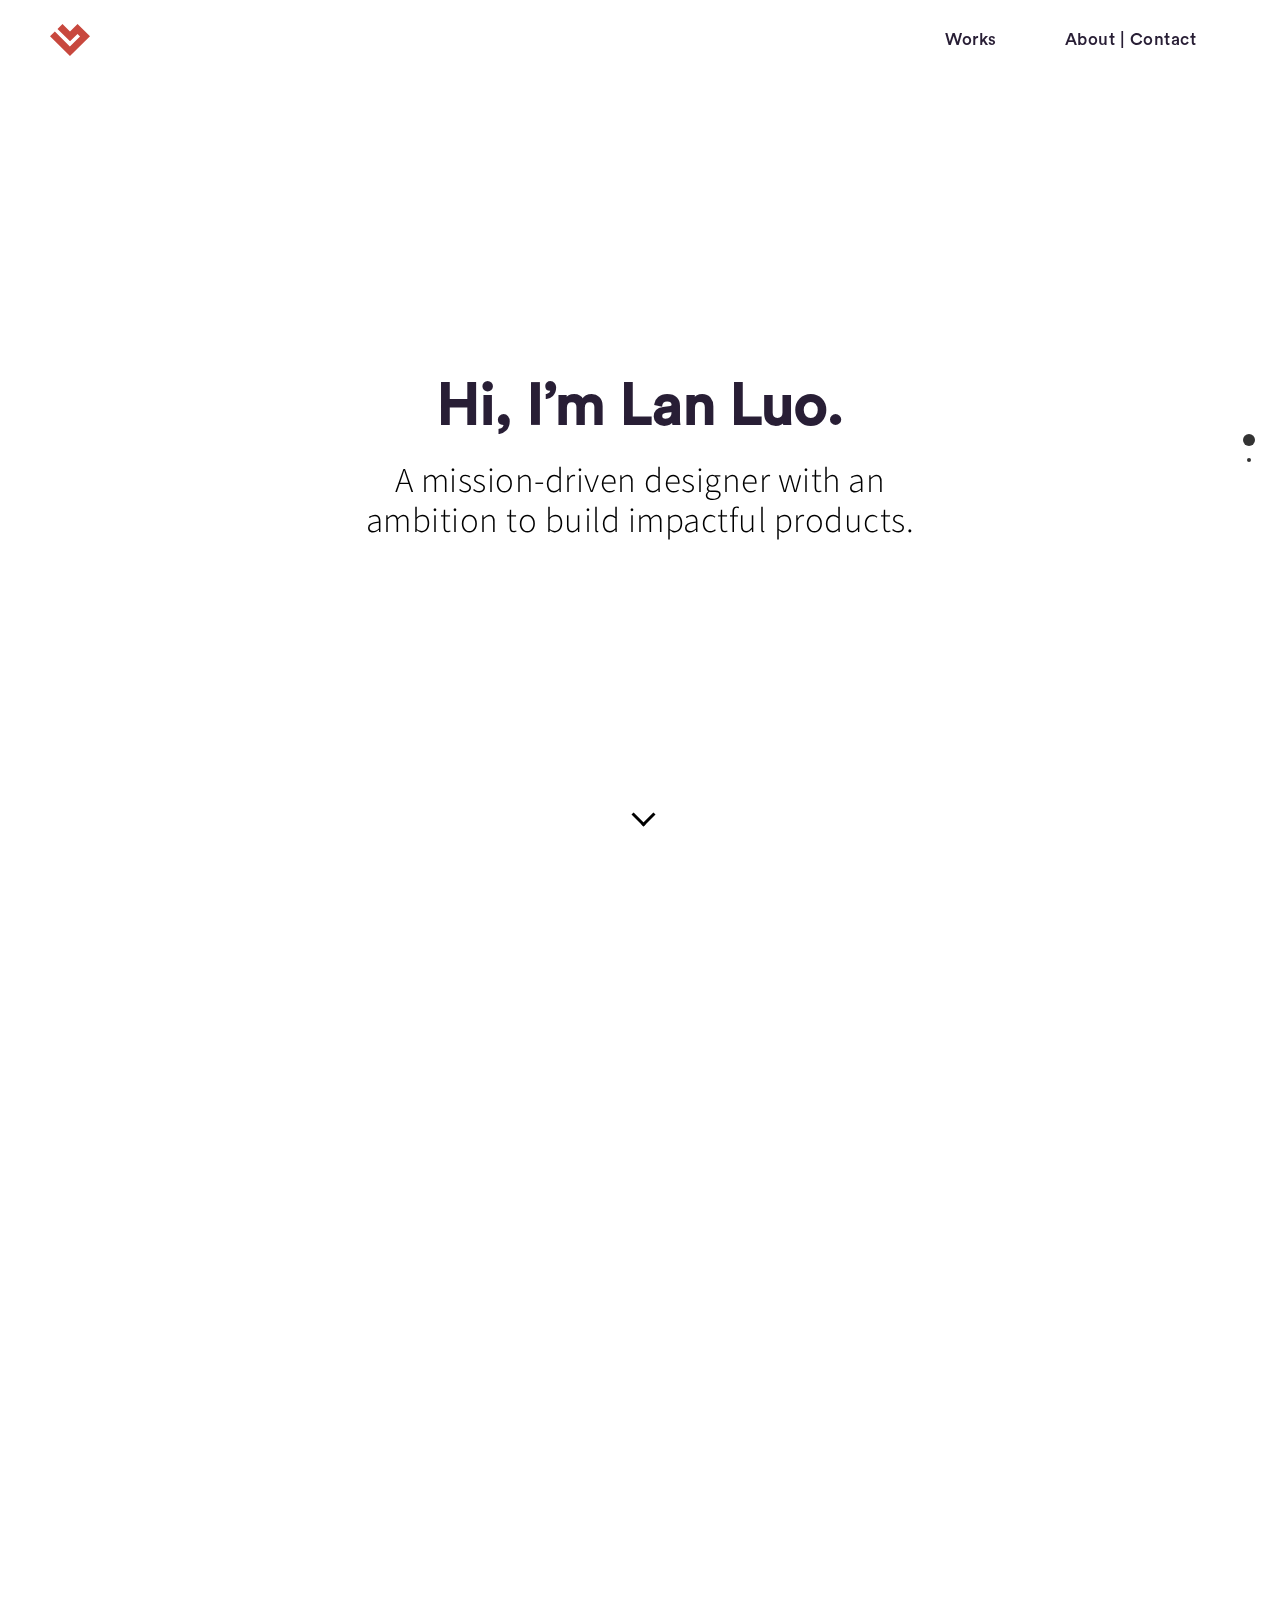
==== commit 31d7a177: "upload" ====
--- a/index.html
+++ b/index.html
@@ -40,8 +40,8 @@
 						<a href="spotart.html">Spot Art</a>
 						<a href="spotart.html">FestShare</a>
 						<a href="spotart.html">VR Exploring</a>
-						<a href="spotart.html">AiR</a>
-						<a href="spotart.html">The Dry Garden</a>
+						<a href="AiR.html">AiR</a>
+						<a href="theDryGarden.html">The Dry Garden</a>
 						<a href="spotart.html">Birding</a>
 						<a href="contact.html">Contact</a>
 					  </div>
@@ -59,7 +59,7 @@
 			<!-- <img class="ele-r" src="imgs/ele-r.png" alt=""> -->
 			<div class="logo">
 				<h2 >Hi, I’m Lan Luo.</h2>
-				<p>A mission-driven designer with an ambition to build impactful products.</p>
+				<p>A mission-driven designer with an <br>ambition to build impactful products.</p>
 			</div>
 			<!-- <img class="ele-b" src="imgs/ele-b.png" alt=""> -->
 			<div class="hint">
@@ -67,161 +67,118 @@
 				<a data-menuanchor="secondPage" href="#secondPage"><div class="scroll-down"></div></a>
 			</div>
 		</div>
+
 		<div class="section" id="section2">
 			<div class="container grid" >
 				<div class="gutters row flex landing-page">
-					<div class="project1">
-					 <div class="col-lg-8 col-md-8 col-sm-12">
-					 	<div class="project-item" style="background-color:white;" >
-					 		<div class="box">
-					 			<!-- <a href="blocker.html" class="front">
-							 		<p class="under-img">This is an application which helps people to block message or social media information in order to make the user focus on working or study</p>
-							 	</a> -->
-					 			<a href="spotart.html">
-						 			<img src="imgs/landing-1.svg" alt="">
-						 		</a>
-					 		</div>
-				 			<div class="title box-space">
-				 				
-				 			</div>
-					 	</div>
-					 </div> 
-					 <div class="col-lg-4 col-md-4 col-sm-12">
-						<h2 class="detail-h2 grey" >UI & UX DESIGN</h2>
-						<h1 class="colon blocker" style="margin:0 0 0 0; color: #281E35; font-size: 50px;">Spot Art</h1>
-						<p class="grey" >SpotArt is a street art discovery app providing immersive experiences for visitors, while allowing the artists’ artwork to evolve and empowering their creative expression, using augmented reality.</p>
-						<!-- <p>Email:luolan0614@gmail.com</p> -->
-						<div class="button color">
-							<a href="spotart.html">&rarr;&ensp;&ensp; CASE STUDY</a>
-						</div>
-					</div>
-				    </div>
-					<div class="col-lg-4 col-sm-12 content ">
-						<h2 class="detail-h2 grey" >UX DESIGN & BRAND IDENTITY</h2>
-						<h1 class="colon blocker" style="margin:0 0 0 0; color: #281E35; font-size: 50px;">FestShare</h1>
-						<p class="grey" >FestShare is a clothing swap app which focuses on fostering local social connections between festival lovers through trading garments. There is no long-distance shipping, everything is local, and all swaps are done in person. </p>
-						<!-- <p>Email:luolan0614@gmail.com</p> -->
-						<div class="button color">
-							<a href="spotart.html">&rarr;&ensp;&ensp; CASE STUDY
-							</a>
-						</div>
-					</div>
-					<div class="col-lg-8 col-md-8 col-sm-12">
-						<div class="project-item" style="background-color:white;" >
-							<div class="box">
-								<!-- <a href="blocker.html" class="front">
-									<p class="under-img">This is an application which helps people to block message or social media information in order to make the user focus on working or study</p>
-								</a> -->
-								<a href="spotart.html">
-									<img src="imgs/landing-2.svg" alt="">
-								</a>
-							</div>
-							<div class="title box-space">
-								
-							</div>
-						</div>
+					
+					<div class="project"  id="project-wrapper">
+						<div class="col-lg-7 col-md-7 col-sm-12">
+							<a id="project-image-link-left" href="spotart.html">
+								<img id="project-image" src="imgs/landing-1.svg" alt="">
+							</a>
+					 	</div> 
+						 <div class="col-lg-5 col-sm-12 content" id="project-text-wrapper">
+						   <h2 class="detail-h2 grey" >UI & UX DESIGN</h2>
+						   <h1 class="colon blocker" style="margin:0 0 0 0; color: #281E35; font-size: 50px;">Spot Art</h1>
+						   <p class="grey" >SpotArt is a street art discovery app providing immersive experiences for visitors, while allowing the artists’ artwork to evolve and empowering their creative expression, using augmented reality.</p>
+						   <!-- <p>Email:luolan0614@gmail.com</p> -->
+						   <div class="button color">
+							   <a href="spotart.html">&rarr;&ensp;&ensp; CASE STUDY</a>
+						   </div>
+					   </div>
+				   </div>
+
+				   <div class="project" id="project-wrapper">
+						<div class="col-lg-5 col-sm-12 content" id="project-text-wrapper">
+							<h2 class="detail-h2 grey" >UX DESIGN & BRAND IDENTITY</h2>
+							<h1 class="colon blocker" style="margin:0 0 0 0; color: #281E35; font-size: 50px;">FestShare</h1>
+							<p class="grey" >FestShare is a clothing swap app which focuses on fostering local social connections between festival lovers through trading garments. There is no long-distance shipping, everything is local, and all swaps are done in person. </p>
+							<!-- <p>Email:luolan0614@gmail.com</p> -->
+							<div class="button color">
+								<a href="festshare.html">&rarr;&ensp;&ensp; CASE STUDY
+								</a>
+							</div>
+						</div>
+						<div class="col-lg-7 col-md-7 col-sm-12">
+							<a id="project-image-link-right" href="festshare.html">
+								<img id="project-image" src="imgs/landing-2.svg" alt="">
+							</a>
+						</div>	
 					</div> 
 
-					<div class="col-lg-8 col-md-8 col-sm-12">
-					 	<div class="project-item" style="background-color:white">
-					 		<div class="box">
-					 			<!-- <a href="weee.html" class="front">
-							 		<p class="under-img">Weee! is an online supermarket where you can buy unique and curated Asian products. My goal is to create a promo for this app that helps the user understand how it works.</p>
-							 	</a> -->
-					 			<a href="spotart.html">
-						 			<img src="imgs/landing-3.svg" alt="">
-						 		</a>
-					 		</div>
-				 			<div class="title box-space">
-				 				
-				 			</div>
-					 	</div>
-					 </div> 
-					 <div class="col-lg-4 col-sm-12 content ">
-						<h2 class="detail-h2 grey" >VIRTUAL REALITY</h2>
-						<h1 class="colon blocker" style="margin:0 0 0 0; color: #281E35; font-size: 50px;">VR Exploring</h1>
-						<p class="grey" >This is a VR trip planner which allows users to choose where they want to travel, suggests attractions, helps plan each trip day in detail and make bookings of the same through the platform. </p>
-						<!-- <p>Email:luolan0614@gmail.com</p> -->
-						<div class="button color">
-							<a href="spotart.html">&rarr;&ensp;&ensp; CASE STUDY
-							</a>
-						</div>
-					</div>
-					<div class="col-lg-4 col-sm-12 content ">
-						<h2 class="detail-h2 grey" >AUGMENTED REALITY & IOT</h2>
-						<h1 class="colon blocker" style="margin:0 0 0 0; color: #281E35; font-size: 50px;">AiR</h1>
-						<p class="grey" >AiR is a web based Augmented Reality prototype that collects live environmental data from an IoT indoor air quality sensor. The solution increases users awareness about air pollutants in their surroundings.</p>
-						<!-- <p>Email:luolan0614@gmail.com</p> -->
-						<div class="button color">
-							<a href="spotart.html">&rarr;&ensp;&ensp; CASE STUDY
-							</a>
-						</div>
-					</div>
- 					 <div class="col-lg-8 col-md-8 col-sm-12">
-					 	<div class="project-item" style="background-color:white">
-					 		<div class="box">
-					 		<!-- 	<a href="foodie.html" class="front">
-							 		<p class="under-img">This is an application which helps people to block message or social media information in order to make the user focus on working or study</p>
-							 	</a> -->
-					 			<a href="spotart.html">
-						 			<img src="imgs/landing-4.svg" alt="">
-						 		</a>
-					 		</div>
-				 			<div class="title box-space">
-				 				
-				 			</div>
-					 	</div>
-					 </div> 
-					 <div class="col-lg-8 col-md-8 col-sm-12">
-					 	<div class="project-item"  style="background-color:white" >
-					 		<div class="box">
-					 			<!-- <a href="decor.html" class="front">
-							 		<p class="under-img">Decor is an website focuses on providing professional interior design suggestion and reasonable price to help users to build their dream house.</p>
-							 	</a> -->
-					 			<a href="spotart.html">
-						 			<img src="imgs/landing-5.svg" alt="">
-						 		</a>
-					 		</div>
-				 			<div class="title box-space">
-				 				
-				 			</div>
-					 	</div>
-					  </div> 
-					  <div class="col-lg-4 col-sm-12 content ">
-						<h2 class="detail-h2 grey" >WEB DESIGN & DEVELOPMENT</h2>
-						<h1 class="colon blocker" style="margin:0 0 0 0; color: #281E35; font-size: 50px;">The Dry Garden</h1>
-						<p class="grey" >The Dry Garden is a concept e-commerce website for a local air plant shop. It is developed with simple web services, which I consumed on the client-side by coding HTML and CSS from scratch. </p>
-						<!-- <p>Email:luolan0614@gmail.com</p> -->
-						<div class="button color">
-							<a href="spotart.html">&rarr;&ensp;&ensp; CASE STUDY
-							</a>
-						</div>
-					</div>
-					<div class="col-lg-4 col-sm-12 content ">
-						<h2 class="detail-h2 grey" >WEB DESIGN & DEVELOPMENT</h2>
-						<h1 class="colon blocker" style="margin:0 0 0 0; color: #281E35; font-size: 50px;">Birding</h1>
-						<p class="grey" >Birding is a mobile application designed for bird lovers to track the birds they love to see around in their neighborhood. This app allows user to store and create data about the birds they recorded.</p>
-						<!-- <p>Email:luolan0614@gmail.com</p> -->
-						<div class="button color">
-							<a href="spotart.html">&rarr;&ensp;&ensp; CASE STUDY
-							</a>
-						</div>
-					</div>
-					  <div class="col-lg-8 col-md-8 col-sm-12">
-					 	<div class="project-item" style="background-color:white">
-					 		<div class="box">
-					 			<!-- <a href="pandora.html" class="front">
-							 		<p class="under-img">Pandora Push is a smart recommendation feature that delivers fresh music for you based on your daily activities, with just the push of one button.</p>
-							 	</a> -->
-					 			<a href="spotart.html">
-						 			<img src="imgs/landing-6.svg" alt="">
-						 		</a>
-					 		</div>
-				 			<div class="title box-space">
-
-				 			</div>
-					 	</div>
-					 </div> 
+					<div class="project" id="project-wrapper">
+						<div class="col-lg-7 col-md-7 col-sm-12">					 	
+							<a id="project-image-link-left" href="spotart.html">
+								<img id="project-image" src="imgs/landing-3.svg" alt="">
+							</a>
+					 	</div> 
+						<div class="col-lg-5 col-sm-12 content" id="project-text-wrapper">
+							<h2 class="detail-h2 grey" >VIRTUAL REALITY</h2>
+							<h1 class="colon blocker" style="margin:0 0 0 0; color: #281E35; font-size: 50px;">VR Exploring</h1>
+							<p class="grey" >This is a VR trip planner which allows users to choose where they want to travel, suggests attractions, helps plan each trip day in detail and make bookings of the same through the platform. </p>
+							<!-- <p>Email:luolan0614@gmail.com</p> -->
+							<div class="button color">
+								<a href="spotart.html">&rarr;&ensp;&ensp; CASE STUDY
+								</a>
+							</div>
+						</div>
+					</div>
+
+					<div class="project"  id="project-wrapper">
+						<div class="col-lg-5 col-sm-12 content" id="project-text-wrapper">
+							<h2 class="detail-h2 grey" >AUGMENTED REALITY & IOT</h2>
+							<h1 class="colon blocker" style="margin:0 0 0 0; color: #281E35; font-size: 50px;">AiR</h1>
+							<p class="grey" >AiR is a web based Augmented Reality prototype that collects live environmental data from an IoT indoor air quality sensor. The solution increases users awareness about air pollutants in their surroundings.</p>
+							<!-- <p>Email:luolan0614@gmail.com</p> -->
+							<div class="button color">
+								<a href="AiR.html">&rarr;&ensp;&ensp; CASE STUDY
+								</a>
+							</div>
+						</div>
+						<div class="col-lg-7 col-md-7 col-sm-12">
+							<a id="project-image-link-right" href="AiR.html">
+								<img id="project-image" src="imgs/landing-4.svg" alt="">
+							</a>
+						</div> 
+					</div>
+
+					<div class="project"  id="project-wrapper">
+						<div class="col-lg-7 col-md-7 col-sm-12">
+							<a id="project-image-link-left" href="theDryGarden.html">
+								<img id="project-image" src="imgs/landing-5.svg" alt="">
+							</a>
+						</div> 
+						<div class="col-lg-5 col-sm-12 content" id="project-text-wrapper">
+							<h2 class="detail-h2 grey" >WEB DESIGN & DEVELOPMENT</h2>
+							<h1 class="colon blocker" style="margin:0 0 0 0; color: #281E35; font-size: 50px;">The Dry Garden</h1>
+							<p class="grey" >The Dry Garden is a concept e-commerce website for a local air plant shop. It is developed with simple web services, which I consumed on the client-side by coding HTML and CSS from scratch. </p>
+							<!-- <p>Email:luolan0614@gmail.com</p> -->
+							<div class="button color">
+								<a href="theDryGarden.html">&rarr;&ensp;&ensp; CASE STUDY
+								</a>
+							</div>
+						</div>
+					</div>
+
+					<div class="project" id="project-wrapper">
+						<div class="col-lg-5 col-sm-12 content" id="project-text-wrapper">
+							<h2 class="detail-h2 grey" >WEB DESIGN & DEVELOPMENT</h2>
+							<h1 class="colon blocker" style="margin:0 0 0 0; color: #281E35; font-size: 50px;">Birding</h1>
+							<p class="grey" >Birding is a mobile application designed for bird lovers to track the birds they love to see around in their neighborhood. This app allows user to store and create data about the birds they recorded.</p>
+							<!-- <p>Email:luolan0614@gmail.com</p> -->
+							<div class="button color">
+								<a href="spotart.html">&rarr;&ensp;&ensp; CASE STUDY
+								</a>
+							</div>
+						</div>
+					  	<div class="col-lg-7 col-md-7 col-sm-12">
+							<a id="project-image-link-right" href="spotart.html">
+								<img id="project-image" src="imgs/landing-6.svg" alt="" href="spotart.html">
+							</a>
+					  	</div>
+					</div> 
+					
 				 	<div class=" col-lg-12 bj-footer white">
 						<div class="container visiable hidden">
 							<div class="social flex row ">
--- a/css/index.css
+++ b/css/index.css
@@ -156,7 +156,7 @@
 
 
 h2.foodie {
-	color:#006442;
+	color:#F3A953;
 }
 h2.blocker {
 	color:#ff7b54;
@@ -424,13 +424,12 @@
 /*section2*/
 
 #section2 .box {
-
+	background-color: red;
 	display: inline-block;
-	 overflow: hidden !important;
-
-
-}
-
+	overflow: hidden !important;
+
+
+}
 
 #section2 p.under-img {
 	margin-bottom: 5px;
@@ -489,8 +488,44 @@
 	
 }
 
-.project1 {
-	margin-bottom: 100px;
+.project {
+	margin-top: 100px;
+}
+
+#project-wrapper{
+	display: flex;
+	justify-content: space-between;
+}
+
+#project-text-wrapper{
+	margin: auto;
+}
+
+#project-image-link-left{
+	display: flex;
+	justify-content: flex-start;
+	
+}
+
+#project-image-link-left:hover img{
+	margin-top: -10px;
+	margin-bottom: 10px;
+}
+
+#project-image-link-right{
+	display: flex;
+	justify-content: flex-end;
+}
+
+#project-image-link-right:hover img{
+	margin-top: -10px;
+	margin-bottom: 10px;
+}
+
+#project-image{
+	margin-top: 0px;
+	margin-bottom: 0px;
+	transition: 0.5s ease-in-out;
 }
 
 /*#section2 .project-item:hover {
@@ -1355,7 +1390,7 @@
 }*/
 
 .tabgroup .contentlist {
-  border-top:2px solid #3E6DB7;
+  border-top:2px solid #F3A953;
   border-radius:0px 0px 5px 5px;
   /*box-shadow: 0px 0px 25px 0px rgba(0,0,0,0.1);*/
   box-shadow: 0 8px 8px 0 rgba(0,0,0,.07);
@@ -1888,6 +1923,24 @@
 	.title:{
 		padding-top:350px;
 	}
+
+	#project-wrapper{
+		display: flex;
+		flex-direction: column;
+		justify-content: space-between;
+	}
+	
+	#project-text-wrapper{
+		order: 2;
+		margin: auto;
+	}
+
+	#project-image{
+		order: 1;
+		width: 100%;
+	}
+	
+
 }
 
 
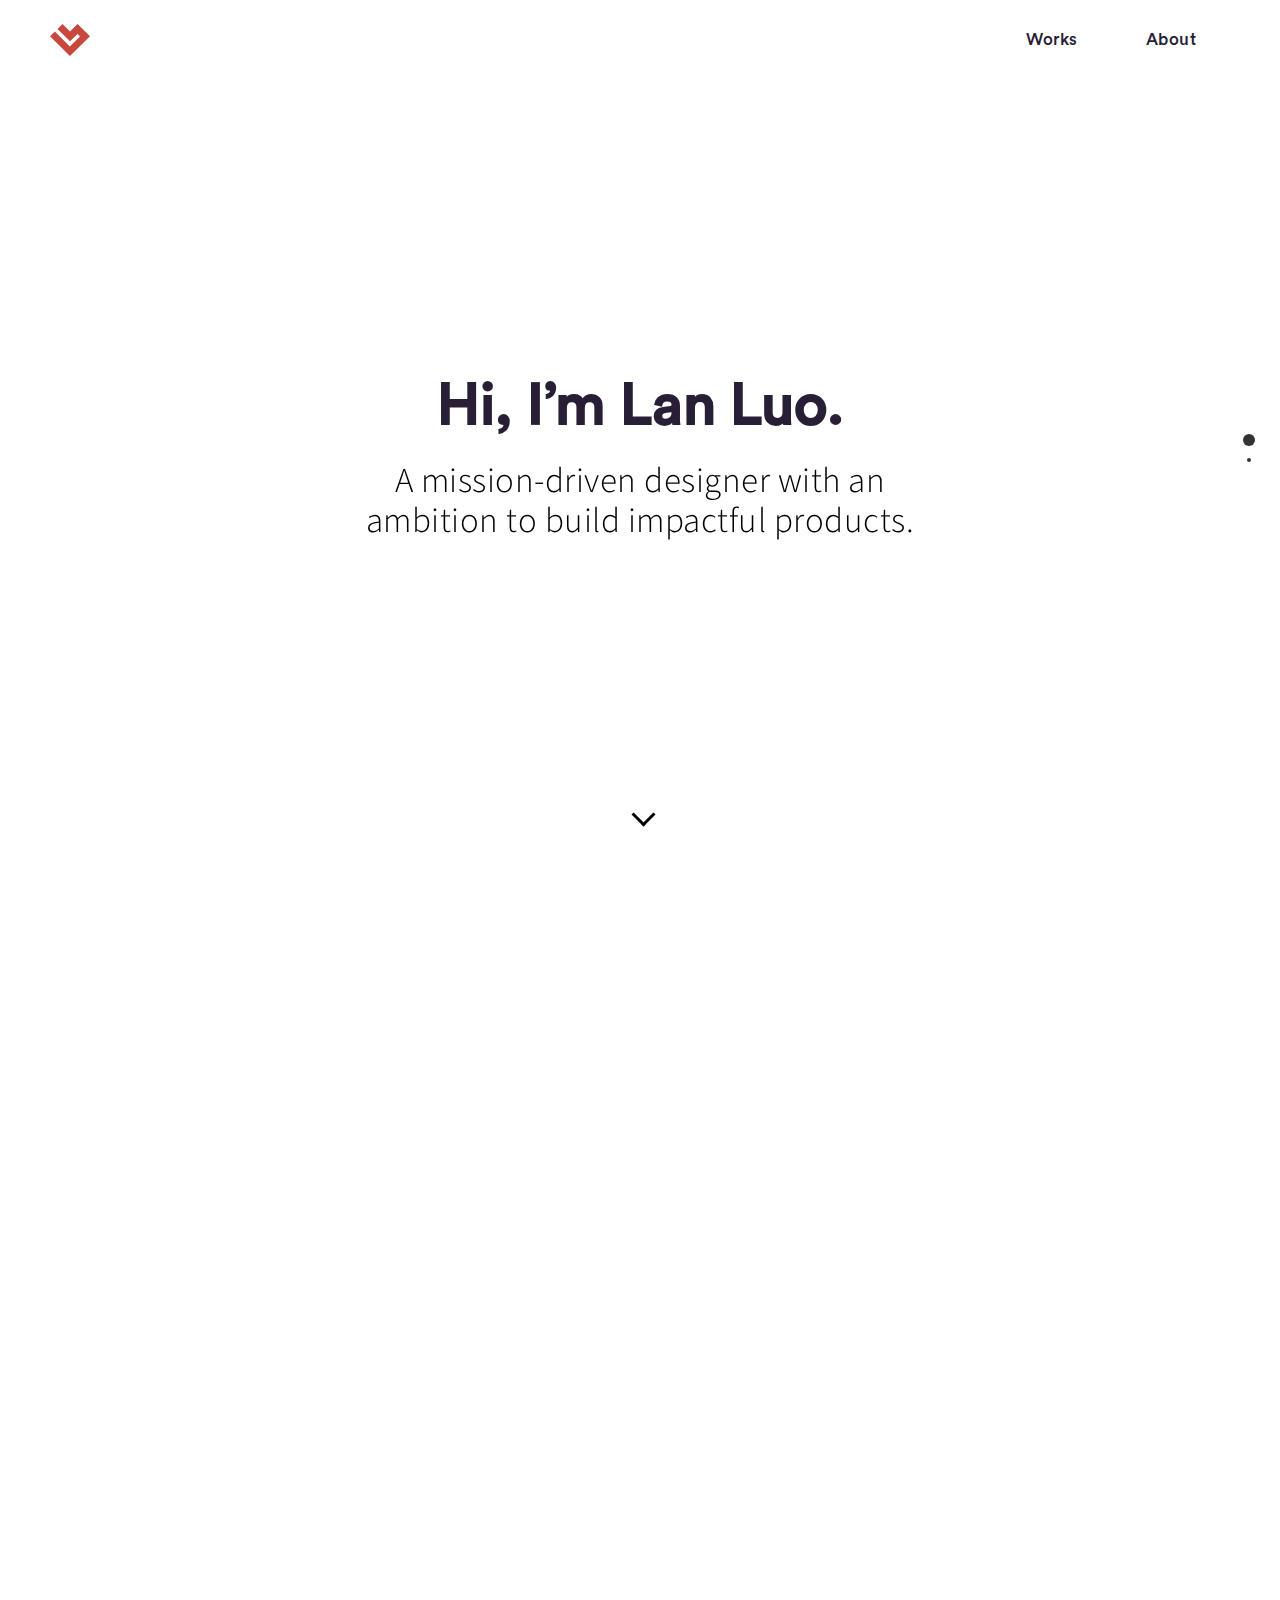
==== commit 7bcc25c5: "upload" ====
--- a/index.html
+++ b/index.html
@@ -23,7 +23,7 @@
 </head>
 <body>
 
-	<div id="header"  >
+	<div id="header" style="background-color: #fff;" >
 		<header class="container">
 			<nav class="nav flex-container">
 				<div class="logo col-lg-2">
@@ -31,19 +31,19 @@
 				</div>
 				<ul class="flex-container">
 					<li class="main-nav"><a style="color:#281E35;" href="index.html#secondPage">Works</a></li>
-					<li class="main-nav" ><a style="text-align: right; color:#281e35;" href="contact.html">About | Contact</a></li>
+					<li class="main-nav" ><a style="text-align: right; color:#281e35;" href="contact.html">About</a></li>
 					<li><span class="burger" id="burger" style="font-size:28px;cursor:pointer" onclick="openNav()"><i class="fas fa-bars"></i></span></li>
 				</ul>
 				<div id="myNav" class="overlay">
 					<a href="javascript:void(0)" class="closebtn" onclick="closeNav()">&times;</a>
 					  <div class="overlay-content">
 						<a href="spotart.html">Spot Art</a>
-						<a href="spotart.html">FestShare</a>
-						<a href="spotart.html">VR Exploring</a>
+						<a href="festshare.html">FestShare</a>
+						<a href="virtours.html">Virtours</a>
 						<a href="AiR.html">AiR</a>
 						<a href="theDryGarden.html">The Dry Garden</a>
-						<a href="spotart.html">Birding</a>
-						<a href="contact.html">Contact</a>
+						<a href="birding.html">Birding</a>
+						<a href="contact.html">About</a>
 					  </div>
 				</div>
 			</nav>
@@ -91,9 +91,9 @@
 
 				   <div class="project" id="project-wrapper">
 						<div class="col-lg-5 col-sm-12 content" id="project-text-wrapper">
-							<h2 class="detail-h2 grey" >UX DESIGN & BRAND IDENTITY</h2>
+							<h2 class="detail-h2 grey" >UI & UX DESIGN</h2>
 							<h1 class="colon blocker" style="margin:0 0 0 0; color: #281E35; font-size: 50px;">FestShare</h1>
-							<p class="grey" >FestShare is a clothing swap app which focuses on fostering local social connections between festival lovers through trading garments. There is no long-distance shipping, everything is local, and all swaps are done in person. </p>
+							<p class="grey" >FestShare is a clothing exchange app, which fosters local social connections, between music festival lovers, through matching garments to trade in an engaging manner -swiping much like in Tinder. </p>
 							<!-- <p>Email:luolan0614@gmail.com</p> -->
 							<div class="button color">
 								<a href="festshare.html">&rarr;&ensp;&ensp; CASE STUDY
@@ -115,8 +115,8 @@
 					 	</div> 
 						<div class="col-lg-5 col-sm-12 content" id="project-text-wrapper">
 							<h2 class="detail-h2 grey" >VIRTUAL REALITY</h2>
-							<h1 class="colon blocker" style="margin:0 0 0 0; color: #281E35; font-size: 50px;">VR Exploring</h1>
-							<p class="grey" >This is a VR trip planner which allows users to choose where they want to travel, suggests attractions, helps plan each trip day in detail and make bookings of the same through the platform. </p>
+							<h1 class="colon blocker" style="margin:0 0 0 0; color: #281E35; font-size: 50px;">Virtours</h1>
+							<p class="grey" >Virtours is a VR trip planner which allows users to choose where they want to travel, suggests attractions, helps plan each trip in detail and allows users to book hotels.</p>
 							<!-- <p>Email:luolan0614@gmail.com</p> -->
 							<div class="button color">
 								<a href="spotart.html">&rarr;&ensp;&ensp; CASE STUDY
@@ -182,13 +182,12 @@
 				 	<div class=" col-lg-12 bj-footer white">
 						<div class="container visiable hidden">
 							<div class="social flex row ">
-								<a href="https://www.pinterest.com"><img src="icon/icon-pin.png" alt=""></a>
-								<a href="https://www.instagram.com"><img src="icon/icon-ins.png" alt=""></i></a>
-								<a href="https://www.linkedin.com"><img src="icon/icon-lin.png" alt=""></a>
-								<a href="https://www.facebook.com"><img src="icon/icon-f.png" alt=""></a>
-							</div>
-						</div>
-						<a class="copy">© Designed & coded by Lan Luo</a>
+								<a href="mailto:luolandesign@gmail.com"><img src="icon/icon-m.png" alt=""></a>
+								<a href="https://www.linkedin.com/in/lan-luo-4889a21b8"><img src="icon/icon-lin.png" alt=""></a>
+								<a href="https://www.dribbble.com/"><img src="icon/icon-d.png" alt=""></a>
+							</div>
+						</div>
+						<a class="copy">© Designed by Lan Luo</a>
 					</div>
 					
 					
--- a/css/index.css
+++ b/css/index.css
@@ -158,6 +158,11 @@
 h2.foodie {
 	color:#F3A953;
 }
+
+h2.birding {
+	color:#8A9EBC;
+}
+
 h2.blocker {
 	color:#ff7b54;
 
